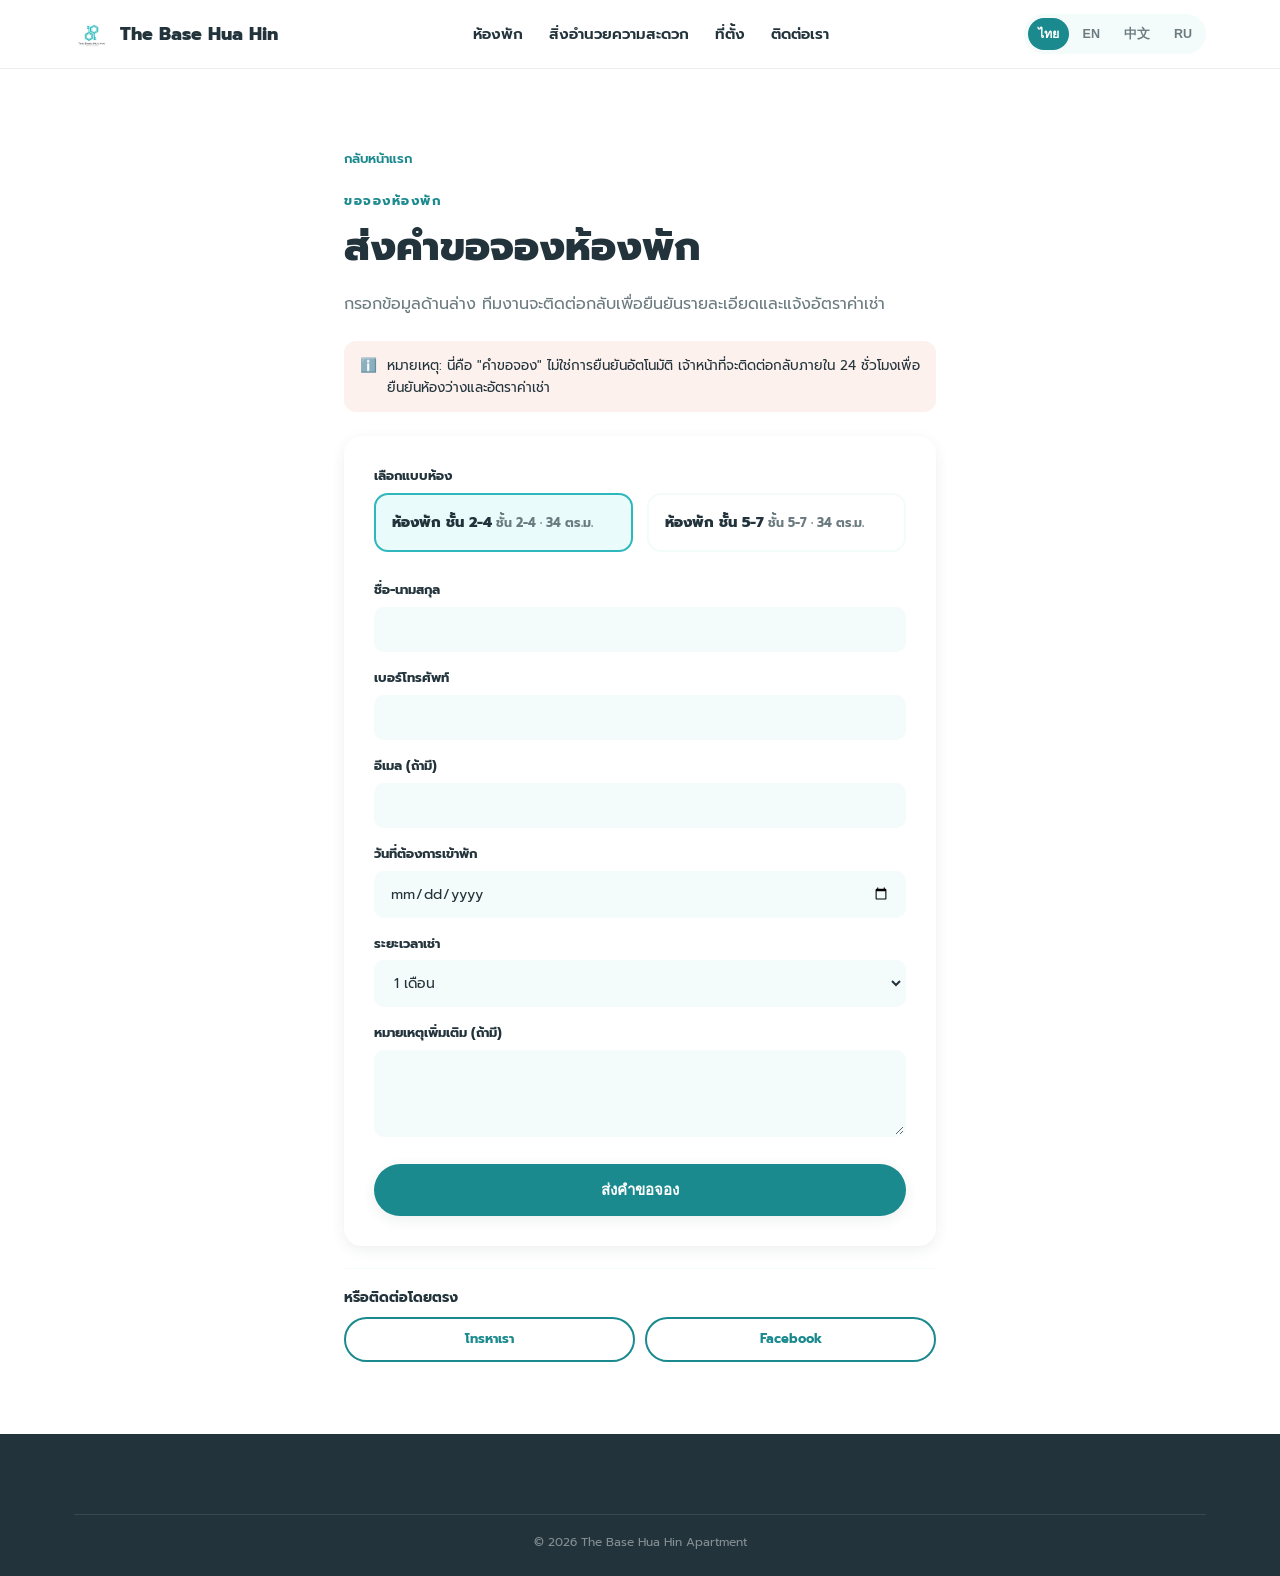
==== reserve.html @ a8860101 "Initial commit: The Base Hua Hin Apartment website Landing page (index.html), reservation form (rese" ====
<!DOCTYPE html>
<html lang="th">
<head>
<meta charset="UTF-8">
<meta name="viewport" content="width=device-width, initial-scale=1.0">
<title>ส่งคำขอจองห้องพัก | The Base Hua Hin Apartment</title>
<meta name="description" content="ส่งคำขอจองห้องพัก The Base Hua Hin Apartment อพาร์ทเมนท์ให้เช่ารายเดือน หัวหิน">
<link rel="canonical" href="https://thebasehuahin.com/reserve.html">
<meta name="robots" content="noindex">
<link rel="icon" href="/favicon.png" type="image/png">
<link rel="stylesheet" href="css/style.css">
</head>
<body>

<header class="site-header">
  <div class="header-inner">
    <a class="brand" href="/">
      <img src="Images/thebase_logo.jpg" alt="The Base Hua Hin Apartment logo">
      <span>The Base Hua Hin</span>
    </a>
    <nav class="main-nav">
      <a href="/#rooms" data-i18n="nav_rooms">ห้องพัก</a>
      <a href="/#amenities" data-i18n="nav_amenities">สิ่งอำนวยความสะดวก</a>
      <a href="/#location" data-i18n="nav_location">ที่ตั้ง</a>
      <a href="/#contact" data-i18n="nav_contact">ติดต่อเรา</a>
    </nav>
    <div class="lang-switch"></div>
  </div>
</header>

<section style="padding-top:44px;">
  <div class="container reserve-layout">
    <div class="breadcrumb"><a href="/" data-i18n="back_home">กลับหน้าแรก</a></div>
    <span class="eyebrow" data-i18n="reserve_eyebrow">ขอจองห้องพัก</span>
    <h1 class="section-title" data-i18n="reserve_title">ส่งคำขอจองห้องพัก</h1>
    <p class="section-sub" data-i18n="reserve_sub" style="margin-bottom:24px;">กรอกข้อมูลด้านล่าง ทีมงานจะติดต่อกลับเพื่อยืนยันรายละเอียดและแจ้งอัตราค่าเช่า</p>

    <div class="reserve-note-box">
      <span>ℹ️</span>
      <span data-i18n="reserve_note_box">หมายเหตุ: นี่คือ "คำขอจอง" ไม่ใช่การยืนยันอัตโนมัติ เจ้าหน้าที่จะติดต่อกลับภายใน 24 ชั่วโมงเพื่อยืนยันห้องว่างและอัตราค่าเช่า</span>
    </div>

    <div id="reserve-form-wrap">
      <form class="reserve-form" id="reserveForm">
        <div class="field">
          <label data-i18n="reserve_room_label">เลือกแบบห้อง</label>
          <div class="room-choice" id="room-choice"></div>
        </div>

        <div class="field">
          <label data-i18n="reserve_name">ชื่อ-นามสกุล</label>
          <input type="text" id="f-name" required>
        </div>

        <div class="field">
          <label data-i18n="reserve_phone">เบอร์โทรศัพท์</label>
          <input type="tel" id="f-phone" required>
        </div>

        <div class="field">
          <label data-i18n="reserve_email">อีเมล (ถ้ามี)</label>
          <input type="email" id="f-email">
        </div>

        <div class="field">
          <label data-i18n="reserve_movein">วันที่ต้องการเข้าพัก</label>
          <input type="date" id="f-movein" required>
        </div>

        <div class="field">
          <label data-i18n="reserve_duration">ระยะเวลาเช่า</label>
          <select id="f-duration">
            <option value="1" data-i18n="reserve_dur_1">1 เดือน</option>
            <option value="3" data-i18n="reserve_dur_3">3 เดือน</option>
            <option value="6" data-i18n="reserve_dur_6">6 เดือน</option>
            <option value="12" data-i18n="reserve_dur_12">12 เดือน</option>
            <option value="12+" data-i18n="reserve_dur_more">มากกว่า 12 เดือน</option>
          </select>
        </div>

        <div class="field">
          <label data-i18n="reserve_note">หมายเหตุเพิ่มเติม (ถ้ามี)</label>
          <textarea id="f-note" rows="3"></textarea>
        </div>

        <div id="form-error" style="color:#c0392b;font-size:13px;margin-bottom:10px;display:none;"></div>

        <div class="reserve-actions">
          <button type="submit" class="btn btn-primary" id="submit-btn" data-i18n="reserve_submit_btn">ส่งคำขอจอง</button>
        </div>
      </form>

      <div class="reserve-alt-contact">
        <div style="font-weight:700;font-size:14px;color:var(--ink);margin-bottom:2px;" data-i18n="reserve_alt_title">หรือติดต่อโดยตรง</div>
        <div class="reserve-actions">
          <a class="btn btn-outline btn-sm" href="tel:+66633497200" data-i18n="reserve_alt_call">โทรหาเรา</a>
          <a class="btn btn-outline btn-sm" target="_blank" rel="noopener" href="https://www.facebook.com/p/The-Base-Hua-Hin-Apartment-100047218616189/" data-i18n="reserve_alt_fb">Facebook</a>
        </div>
      </div>
    </div>

    <div id="reserve-success" class="reserve-form success-card" style="display:none;">
      <div class="success-icon">🎉</div>
      <h3 data-i18n="reserve_success_title">ส่งคำขอจองสำเร็จ! 🎉</h3>
      <p data-i18n="reserve_success_msg">ทีมงาน The Base Hua Hin Apartment ได้รับคำขอจองของคุณแล้ว จะติดต่อกลับเพื่อยืนยันห้องว่างและอัตราค่าเช่าภายใน 24 ชั่วโมง</p>
      <div class="success-summary" id="success-summary"></div>
      <button class="btn btn-outline" onclick="location.reload()" data-i18n="reserve_new_btn">🔁 ส่งคำขออีกครั้ง</button>
    </div>
  </div>
</section>

<footer class="site-footer">
  <div class="container" style="text-align:center;">
    <div class="foot-bottom" data-i18n="footer_rights">© 2026 The Base Hua Hin Apartment</div>
  </div>
</footer>

<script src="js/rooms.js"></script>
<script src="js/i18n.js"></script>
<script>
const API_URL = "https://REPLACE-ME.workers.dev/api/reserve";

const params = new URLSearchParams(location.search);
let selectedRoom = params.get("room") || ROOMS[0].id;

function renderRoomChoice(){
  const wrap = document.getElementById("room-choice");
  if(!wrap) return;
  wrap.innerHTML = ROOMS.map(r => `
    <label class="${r.id === selectedRoom ? 'active' : ''}">
      <input type="radio" name="room" value="${r.id}" ${r.id === selectedRoom ? 'checked' : ''} onchange="selectedRoom='${r.id}';renderRoomChoice();">
      <span class="rc-title">${r.name[currentLang] || r.name.th}</span>
      <span class="rc-sub">${t("room_floor_label")} ${r.floors} · ${r.sqm} ${t("room_sqm_label")}</span>
    </label>
  `).join("");
}

document.getElementById("reserveForm").addEventListener("submit", async function(e){
  e.preventDefault();
  const errBox = document.getElementById("form-error");
  errBox.style.display = "none";

  const name = document.getElementById("f-name").value.trim();
  const phone = document.getElementById("f-phone").value.trim();
  const email = document.getElementById("f-email").value.trim();
  const movein = document.getElementById("f-movein").value;
  const duration = document.getElementById("f-duration").value;
  const note = document.getElementById("f-note").value.trim();

  if(!selectedRoom){
    errBox.textContent = t("reserve_validation_room");
    errBox.style.display = "block";
    return;
  }
  if(!name || !phone){
    errBox.textContent = t("reserve_validation_info");
    errBox.style.display = "block";
    return;
  }
  if(!movein){
    errBox.textContent = t("reserve_validation_date");
    errBox.style.display = "block";
    return;
  }

  const submitBtn = document.getElementById("submit-btn");
  submitBtn.disabled = true;
  submitBtn.textContent = t("reserve_sending");

  const room = getRoom(selectedRoom);

  try{
    const res = await fetch(API_URL, {
      method: "POST",
      headers: { "Content-Type": "application/json" },
      body: JSON.stringify({
        name, phone, email,
        roomId: selectedRoom,
        roomName: room.name.th,
        moveInDate: movein,
        duration,
        note
      })
    });
    const data = await res.json();
    if(!data.ok) throw new Error(data.error || "failed");

    document.getElementById("reserve-form-wrap").style.display = "none";
    document.getElementById("reserve-success").style.display = "block";
    document.getElementById("success-summary").innerHTML = `
      <div class="sr"><span>${t("reserve_success_room")}</span><span>${room.name[currentLang] || room.name.th}</span></div>
      <div class="sr"><span>${t("reserve_success_movein")}</span><span>${movein}</span></div>
      <div class="sr"><span>${t("reserve_success_duration")}</span><span>${duration === "12+" ? t("reserve_dur_more") : duration + " " + (currentLang === "th" ? "เดือน" : "mo")}</span></div>
    `;
  }catch(err){
    errBox.textContent = t("reserve_err_fail");
    errBox.style.display = "block";
    submitBtn.disabled = false;
    submitBtn.textContent = t("reserve_submit_btn");
  }
});

renderRoomChoice();
</script>
</body>
</html>
---- css/style.css ----
/* ===== The Base Hua Hin Apartment ===== */
@import url('https://fonts.googleapis.com/css2?family=Prompt:wght@300;400;500;600;700;800;900&family=Inter:wght@300;400;500;600;700;800;900&display=swap');

:root{
  --teal:#2eb8bd;
  --teal-dark:#1b8a8f;
  --teal-light:#eafbfb;
  --coral:#e8836f;
  --coral-dark:#d96a54;
  --coral-light:#fdf1ee;
  --ink:#22333b;
  --muted:#6b7b80;
  --bg:#ffffff;
  --bg-2:#f4fbfb;
  --white:#ffffff;
  --radius:18px;
  --shadow:0 10px 30px rgba(34,51,59,.12);
  --shadow-sm:0 4px 14px rgba(34,51,59,.08);
}

*{box-sizing:border-box;}
html{scroll-behavior:smooth;}
body{
  margin:0;
  font-family:"Prompt","Inter","Noto Sans SC","Noto Sans",-apple-system,BlinkMacSystemFont,"Segoe UI",Roboto,sans-serif;
  color:var(--ink);
  background:var(--bg);
  line-height:1.6;
}
img{max-width:100%;display:block;}
a{text-decoration:none;color:inherit;}
ul{margin:0;padding:0;}
.container{max-width:1180px;margin:0 auto;padding:0 24px;}
section{padding:72px 0;}
h1,h2,h3,h4{margin:0 0 .5em;line-height:1.25;}
.eyebrow{
  display:inline-block;
  font-size:13px;
  letter-spacing:.12em;
  text-transform:uppercase;
  color:var(--teal-dark);
  font-weight:700;
  margin-bottom:10px;
}
.section-title{font-size:clamp(26px,3.6vw,40px);font-weight:800;color:var(--ink);}
.eyebrow-badge{
  font-size:16px;
  letter-spacing:.04em;
  text-transform:none;
  background:linear-gradient(135deg,rgba(46,184,189,0.14),rgba(232,131,111,0.14));
  color:var(--ink);
  padding:8px 20px;
  border-radius:999px;
  box-shadow:var(--shadow-sm);
}
.section-sub{color:var(--muted);max-width:680px;font-size:16px;}
.center{text-align:center;margin-left:auto;margin-right:auto;}

/* ===== Header ===== */
header.site-header{
  position:sticky;top:0;z-index:100;
  background:rgba(255,255,255,0.92);
  backdrop-filter:blur(10px);
  border-bottom:1px solid rgba(34,51,59,0.08);
}
.header-inner{
  display:flex;align-items:center;justify-content:space-between;
  padding:14px 24px;max-width:1180px;margin:0 auto;
}
.brand{display:flex;align-items:center;gap:10px;font-weight:800;font-size:18px;color:var(--ink);}
.brand img{width:36px;height:36px;border-radius:50%;object-fit:cover;background:#fff;}
nav.main-nav{display:flex;align-items:center;gap:26px;}
nav.main-nav a{font-weight:600;font-size:15px;color:var(--ink);}
nav.main-nav a:hover{color:var(--teal-dark);}
nav.main-nav a.btn-primary{color:#fff;}
nav.main-nav a.btn-primary:hover{color:#fff;}
.lang-switch{display:flex;gap:4px;background:var(--bg-2);border-radius:999px;padding:4px;flex-wrap:wrap;}
.lang-switch button{
  border:none;background:transparent;padding:6px 10px;border-radius:999px;
  font-size:12.5px;font-weight:700;cursor:pointer;color:var(--muted);
}
.lang-switch button.active{background:var(--teal-dark);color:#fff;}
.nav-toggle{display:none;background:none;border:none;font-size:24px;cursor:pointer;color:var(--ink);}

/* ===== Buttons ===== */
.btn{
  display:inline-flex;align-items:center;gap:8px;justify-content:center;
  padding:14px 28px;border-radius:999px;font-weight:700;font-size:15px;
  cursor:pointer;border:none;transition:transform .15s ease,box-shadow .15s ease;
}
.btn:hover{transform:translateY(-2px);}
.btn-primary{background:var(--teal-dark);color:#fff;box-shadow:var(--shadow-sm);}
.btn-primary:hover{box-shadow:var(--shadow);}
.btn-outline{background:transparent;border:2px solid var(--teal-dark);color:var(--teal-dark);}
.btn-coral{background:var(--coral);color:#fff;}
.btn-line{background:#06c755;color:#fff;}
.btn-sm{padding:10px 18px;font-size:13px;}

/* ===== Hero ===== */
.hero{
  position:relative;overflow:hidden;
  background:linear-gradient(135deg,var(--bg-2) 0%, var(--bg) 55%);
  padding:60px 0 40px;
}
.hero-inner{display:grid;grid-template-columns:1.05fr .95fr;gap:48px;align-items:center;}
.hero-badges{display:flex;flex-wrap:wrap;gap:10px;margin-bottom:18px;}
.badge-award{
  display:inline-flex;align-items:center;gap:8px;background:#fff;border-radius:999px;
  padding:8px 16px;font-size:13px;font-weight:700;box-shadow:var(--shadow-sm);color:var(--ink);
}
.hero h1{font-size:clamp(34px,5vw,54px);font-weight:900;color:var(--ink);}
.hero h1 em{font-style:normal;color:var(--teal-dark);}
.hero p.lead{font-size:18px;color:var(--muted);max-width:520px;margin-bottom:28px;}
.hero-cta{display:flex;gap:14px;flex-wrap:wrap;margin-bottom:36px;}
.stat-row{display:flex;gap:32px;flex-wrap:wrap;}
.stat-row .stat{min-width:90px;}
.stat .num{font-size:28px;font-weight:900;color:var(--ink);}
.stat .label{font-size:13px;color:var(--muted);}
.hero-img-wrap{position:relative;}
.hero-img-wrap img{border-radius:24px;box-shadow:var(--shadow);}

/* ===== Info strip ===== */
.info-strip{
  background:var(--ink);color:#fff;padding:14px 0;
  font-size:14px;font-weight:600;text-align:center;
}
.info-strip span{color:var(--coral);}

/* ===== Amenities / Features ===== */
.features-grid{display:grid;grid-template-columns:repeat(3,1fr);gap:22px;margin-top:40px;}
.feature-card{background:#fff;border-radius:var(--radius);padding:28px 22px;box-shadow:var(--shadow-sm);}
.feature-card .icon{font-size:30px;margin-bottom:14px;}
.feature-card h4{font-size:17px;color:var(--ink);}
.feature-card p{font-size:14px;color:var(--muted);margin:0;}

/* ===== Gallery strip ===== */
.gallery-strip{display:grid;grid-template-columns:repeat(4,1fr);gap:16px;margin-top:36px;}
.gallery-strip img{border-radius:14px;aspect-ratio:4/3;object-fit:cover;box-shadow:var(--shadow-sm);}

/* ===== Room cards ===== */
.room-grid{display:grid;grid-template-columns:repeat(2,1fr);gap:28px;margin-top:40px;}
.room-card{background:#fff;border-radius:var(--radius);overflow:hidden;box-shadow:var(--shadow-sm);transition:transform .2s ease,box-shadow .2s ease;}
.room-card:hover{transform:translateY(-6px);box-shadow:var(--shadow);}
.room-card .thumb{aspect-ratio:16/10;overflow:hidden;position:relative;}
.room-card .thumb img{width:100%;height:100%;object-fit:cover;}
.room-card .floor-badge{
  position:absolute;top:14px;left:14px;background:rgba(255,255,255,.92);
  border-radius:999px;padding:6px 14px;font-size:13px;font-weight:800;color:var(--ink);
  box-shadow:var(--shadow-sm);
}
.room-card .accent-bar{height:6px;width:100%;}
.room-card.accent-teal .accent-bar{background:var(--teal);}
.room-card.accent-coral .accent-bar{background:var(--coral);}
.room-card .rc-body{padding:22px 24px 26px;}
.room-card .rc-name{font-size:20px;font-weight:800;color:var(--ink);margin-bottom:4px;}
.room-card .rc-tag{font-size:14px;color:var(--muted);margin-bottom:14px;}
.room-card .rc-meta{display:flex;gap:10px;flex-wrap:wrap;margin-bottom:18px;}
.room-card .rc-meta span{background:var(--bg-2);border-radius:999px;padding:5px 12px;font-size:13px;font-weight:700;color:var(--ink);}
.room-card .rc-bottom{display:flex;align-items:center;justify-content:space-between;gap:12px;}
.price-pill{font-weight:800;font-size:14px;color:var(--teal-dark);}
.price-pill.contact{font-size:13px;color:var(--muted);font-weight:700;}
.pill{display:inline-block;font-size:11px;font-weight:700;padding:3px 10px;border-radius:999px;background:var(--teal-light);color:var(--teal-dark);}

/* ===== Location ===== */
.location-grid{display:grid;grid-template-columns:1fr 1fr;gap:44px;align-items:center;margin-top:36px;}
.location-grid img{border-radius:var(--radius);box-shadow:var(--shadow);}
.location-info p{color:var(--muted);font-size:15px;margin-bottom:22px;line-height:1.8;}
.location-info .addr{font-weight:700;color:var(--ink);}

/* ===== Reviews ===== */
.review-stat{
  display:flex;align-items:center;justify-content:center;gap:36px;flex-wrap:wrap;
  background:#fff;border-radius:var(--radius);box-shadow:var(--shadow-sm);padding:34px;margin-top:36px;
}
.review-stat .big-num{font-size:44px;font-weight:900;color:var(--teal-dark);line-height:1;}
.review-stat .big-label{font-size:14px;color:var(--muted);margin-top:6px;}
.review-stat .divider{width:1px;height:56px;background:var(--bg-2);}

/* ===== Contact ===== */
.contact-section{background:linear-gradient(135deg,var(--ink),#1a2830);color:#fff;}
.contact-section .section-title{color:#fff;}
.contact-section .section-sub{color:rgba(255,255,255,.65);}
.contact-grid{display:flex;gap:14px;justify-content:center;flex-wrap:wrap;margin-top:8px;}

/* ===== FAQ ===== */
.faq-item{border-bottom:1px solid var(--bg-2);padding:18px 0;}
.faq-q{font-weight:700;font-size:16px;color:var(--ink);cursor:pointer;display:flex;justify-content:space-between;align-items:center;}
.faq-a{color:var(--muted);font-size:15px;margin-top:10px;display:none;}
.faq-item.open .faq-a{display:block;}
.faq-item.open .chev{transform:rotate(180deg);}
.chev{transition:transform .2s ease;}

/* ===== Footer ===== */
footer.site-footer{background:var(--ink);color:rgba(255,255,255,.65);padding:50px 0 24px;font-size:14px;}
.footer-grid{display:grid;grid-template-columns:1.4fr 1fr 1fr;gap:36px;}
footer h5{color:#fff;font-size:15px;margin-bottom:14px;}
footer a{color:rgba(255,255,255,.65);}
footer a:hover{color:#fff;}
footer .foot-links li{margin-bottom:8px;}
.foot-bottom{border-top:1px solid rgba(255,255,255,0.1);margin-top:30px;padding-top:18px;font-size:12px;text-align:center;color:rgba(255,255,255,.45);}

/* ===== Breadcrumb ===== */
.breadcrumb{font-size:13px;color:var(--muted);margin-bottom:18px;}
.breadcrumb a{color:var(--teal-dark);font-weight:600;}

/* ===== Reservation page ===== */
.reserve-layout{max-width:640px;margin:36px auto 0;}
.room-choice{display:grid;grid-template-columns:repeat(2,1fr);gap:14px;margin-bottom:22px;}
.room-choice label{
  border:2px solid var(--bg-2);border-radius:14px;padding:16px;cursor:pointer;
  display:flex;flex-direction:column;gap:4px;transition:border-color .15s ease;
}
.room-choice input{display:none;}
.room-choice label.active{border-color:var(--teal);background:var(--teal-light);}
.room-choice .rc-title{font-weight:800;font-size:14.5px;color:var(--ink);}
.room-choice .rc-sub{font-size:12.5px;color:var(--muted);}

.reserve-form{background:#fff;border-radius:var(--radius);box-shadow:var(--shadow-sm);padding:30px;}
.reserve-form .field{margin-bottom:16px;}
.reserve-form label{display:block;font-size:13px;font-weight:700;color:var(--ink);margin-bottom:6px;}
.reserve-form input,.reserve-form select,.reserve-form textarea{
  width:100%;border:2px solid var(--bg-2);border-radius:10px;padding:10px 14px;
  font-size:14px;font-family:inherit;color:var(--ink);background:var(--bg-2);resize:vertical;
}
.reserve-form input:focus,.reserve-form select:focus,.reserve-form textarea:focus{outline:none;border-color:var(--teal);}
.reserve-hint{font-size:12px;color:var(--muted);margin:4px 0 0;line-height:1.6;}
.reserve-note-box{background:var(--coral-light);color:var(--ink);border-radius:12px;padding:14px 16px;font-size:13.5px;line-height:1.6;margin-bottom:24px;display:flex;gap:10px;align-items:flex-start;}
.reserve-actions{display:flex;flex-direction:column;gap:10px;margin-top:18px;}
.reserve-actions .btn{width:100%;}
.reserve-alt-contact{margin-top:22px;padding-top:18px;border-top:1px solid var(--bg-2);}
.reserve-alt-contact .reserve-actions{flex-direction:row;margin-top:8px;}
.reserve-alt-contact .reserve-actions .btn{width:auto;flex:1;}

.success-card{text-align:center;padding:10px 4px 4px;}
.success-icon{font-size:42px;line-height:1;margin-bottom:6px;}
.success-card h3{color:var(--ink);margin:0 0 8px;font-size:19px;}
.success-card p{color:var(--muted);font-size:13.5px;line-height:1.6;margin:0 0 16px;}
.success-summary{margin-bottom:18px;text-align:left;background:var(--bg-2);border-radius:12px;padding:16px;}
.success-summary .sr{display:flex;justify-content:space-between;font-size:13.5px;padding:6px 0;border-bottom:1px solid #fff;}
.success-summary .sr:last-child{border-bottom:none;}
.success-card .btn{width:100%;}

/* ===== Responsive ===== */
@media (max-width:980px){
  .hero-inner,.location-grid{grid-template-columns:1fr;}
  .features-grid{grid-template-columns:repeat(2,1fr);}
  .gallery-strip{grid-template-columns:repeat(2,1fr);}
  .room-grid{grid-template-columns:1fr;}
  .footer-grid{grid-template-columns:1fr;}
  nav.main-nav{display:none;}
}
@media (max-width:560px){
  section{padding:48px 0;}
  .room-choice{grid-template-columns:1fr;}
  .review-stat{gap:20px;}
}
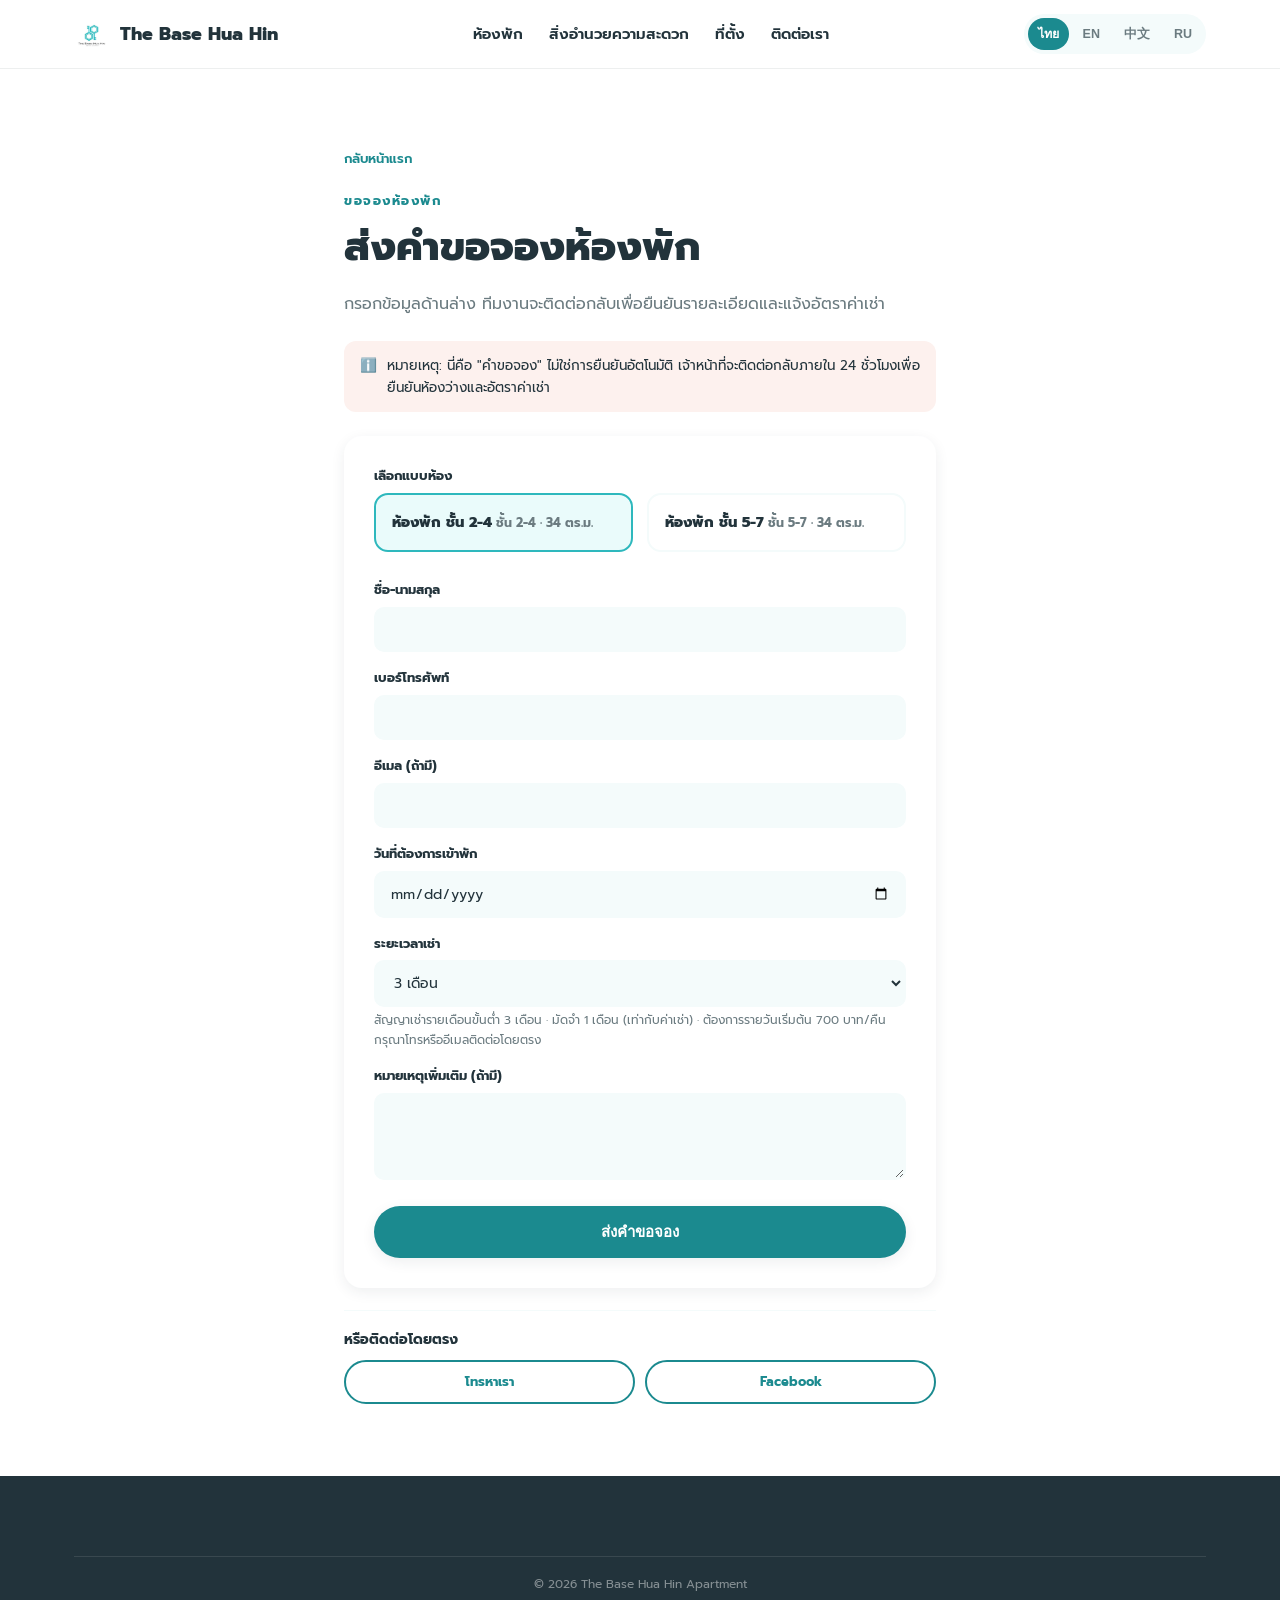
==== commit 900fd4fb: "Add real pricing, FAQ facts, and unused gallery photos Set monthly rent (6,200 THB, 3-month minimum," ====
--- a/reserve.html
+++ b/reserve.html
@@ -70,12 +70,12 @@
         <div class="field">
           <label data-i18n="reserve_duration">ระยะเวลาเช่า</label>
           <select id="f-duration">
-            <option value="1" data-i18n="reserve_dur_1">1 เดือน</option>
             <option value="3" data-i18n="reserve_dur_3">3 เดือน</option>
             <option value="6" data-i18n="reserve_dur_6">6 เดือน</option>
             <option value="12" data-i18n="reserve_dur_12">12 เดือน</option>
             <option value="12+" data-i18n="reserve_dur_more">มากกว่า 12 เดือน</option>
           </select>
+          <p class="reserve-hint" data-i18n="reserve_duration_hint">สัญญาเช่ารายเดือนขั้นต่ำ 3 เดือน · มัดจำ 1 เดือน (เท่ากับค่าเช่า) · ต้องการรายวันเริ่มต้น 700 บาท/คืน กรุณาโทรหรืออีเมลติดต่อโดยตรง</p>
         </div>
 
         <div class="field">
--- a/css/style.css
+++ b/css/style.css
@@ -148,6 +148,9 @@
   border-radius:999px;padding:6px 14px;font-size:13px;font-weight:800;color:var(--ink);
   box-shadow:var(--shadow-sm);
 }
+.room-card .thumb-strip{display:flex;gap:6px;padding:8px 10px 0;background:#fff;}
+.room-card .thumb-strip img{width:52px;height:38px;object-fit:cover;border-radius:8px;cursor:pointer;opacity:.7;transition:opacity .15s ease;}
+.room-card .thumb-strip img:hover{opacity:1;}
 .room-card .accent-bar{height:6px;width:100%;}
 .room-card.accent-teal .accent-bar{background:var(--teal);}
 .room-card.accent-coral .accent-bar{background:var(--coral);}
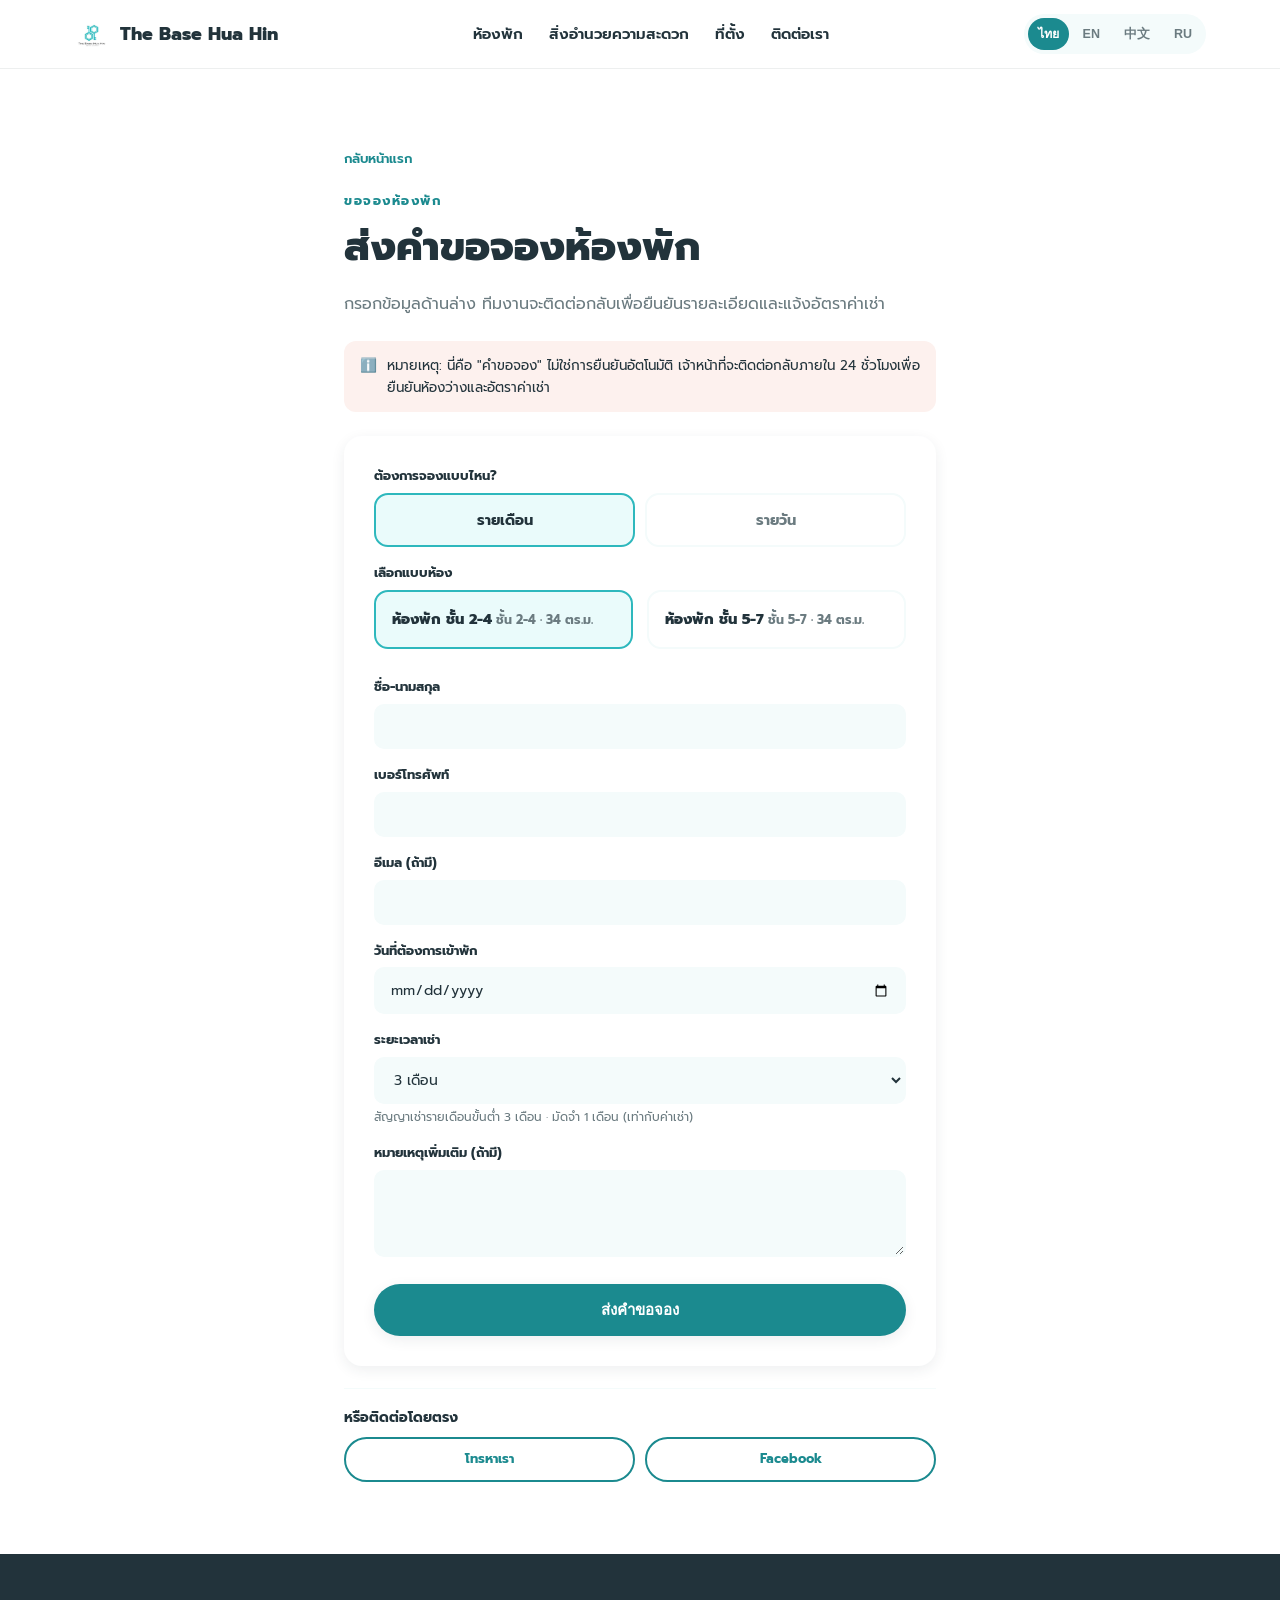
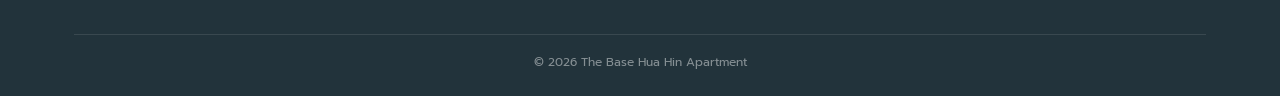
==== commit 1390b4b6: "Add daily/nightly reservation option alongside monthly Reservation form now lets guests pick "รายวัน" ====
--- a/reserve.html
+++ b/reserve.html
@@ -43,6 +43,19 @@
     <div id="reserve-form-wrap">
       <form class="reserve-form" id="reserveForm">
         <div class="field">
+          <label data-i18n="reserve_type_label">ต้องการจองแบบไหน?</label>
+          <div class="reserve-type-toggle" id="reserve-type-toggle">
+            <button type="button" class="rt-option" data-type="monthly" onclick="setReserveType('monthly')">
+              <span data-i18n="reserve_type_monthly">รายเดือน</span>
+            </button>
+            <button type="button" class="rt-option" data-type="daily" onclick="setReserveType('daily')">
+              <span data-i18n="reserve_type_daily">รายวัน</span>
+            </button>
+          </div>
+          <p class="reserve-hint" id="reserve-type-hint"></p>
+        </div>
+
+        <div class="field">
           <label data-i18n="reserve_room_label">เลือกแบบห้อง</label>
           <div class="room-choice" id="room-choice"></div>
         </div>
@@ -62,20 +75,35 @@
           <input type="email" id="f-email">
         </div>
 
-        <div class="field">
-          <label data-i18n="reserve_movein">วันที่ต้องการเข้าพัก</label>
-          <input type="date" id="f-movein" required>
-        </div>
-
-        <div class="field">
-          <label data-i18n="reserve_duration">ระยะเวลาเช่า</label>
-          <select id="f-duration">
-            <option value="3" data-i18n="reserve_dur_3">3 เดือน</option>
-            <option value="6" data-i18n="reserve_dur_6">6 เดือน</option>
-            <option value="12" data-i18n="reserve_dur_12">12 เดือน</option>
-            <option value="12+" data-i18n="reserve_dur_more">มากกว่า 12 เดือน</option>
-          </select>
-          <p class="reserve-hint" data-i18n="reserve_duration_hint">สัญญาเช่ารายเดือนขั้นต่ำ 3 เดือน · มัดจำ 1 เดือน (เท่ากับค่าเช่า) · ต้องการรายวันเริ่มต้น 700 บาท/คืน กรุณาโทรหรืออีเมลติดต่อโดยตรง</p>
+        <div id="monthly-fields">
+          <div class="field">
+            <label data-i18n="reserve_movein">วันที่ต้องการเข้าพัก</label>
+            <input type="date" id="f-movein">
+          </div>
+
+          <div class="field">
+            <label data-i18n="reserve_duration">ระยะเวลาเช่า</label>
+            <select id="f-duration">
+              <option value="3" data-i18n="reserve_dur_3">3 เดือน</option>
+              <option value="6" data-i18n="reserve_dur_6">6 เดือน</option>
+              <option value="12" data-i18n="reserve_dur_12">12 เดือน</option>
+              <option value="12+" data-i18n="reserve_dur_more">มากกว่า 12 เดือน</option>
+            </select>
+            <p class="reserve-hint" data-i18n="reserve_duration_hint">สัญญาเช่ารายเดือนขั้นต่ำ 3 เดือน · มัดจำ 1 เดือน (เท่ากับค่าเช่า)</p>
+          </div>
+        </div>
+
+        <div id="daily-fields" style="display:none;">
+          <div class="grid-2">
+            <div class="field">
+              <label data-i18n="reserve_checkin">วันเช็คอิน</label>
+              <input type="date" id="f-checkin" onchange="updateCheckoutMin()">
+            </div>
+            <div class="field">
+              <label data-i18n="reserve_checkout">วันเช็คเอาท์</label>
+              <input type="date" id="f-checkout">
+            </div>
+          </div>
         </div>
 
         <div class="field">
@@ -122,6 +150,37 @@
 
 const params = new URLSearchParams(location.search);
 let selectedRoom = params.get("room") || ROOMS[0].id;
+let reserveType = params.get("type") === "daily" ? "daily" : "monthly";
+
+// Hooked by js/i18n.js's applyI18n() so switching language also refreshes
+// the type hint text (it's set via textContent, not a data-i18n attribute).
+function renderReserveSummary(){
+  setReserveType(reserveType);
+}
+
+function updateCheckoutMin(){
+  const checkin = document.getElementById("f-checkin").value;
+  if(!checkin) return;
+  const d = new Date(checkin + "T00:00:00");
+  d.setDate(d.getDate() + 1);
+  const checkoutInput = document.getElementById("f-checkout");
+  const minCheckout = d.toISOString().slice(0, 10);
+  checkoutInput.min = minCheckout;
+  if(checkoutInput.value && checkoutInput.value <= checkin) checkoutInput.value = minCheckout;
+}
+
+function setReserveType(type){
+  reserveType = type;
+  document.querySelectorAll(".rt-option").forEach(btn => {
+    btn.classList.toggle("active", btn.getAttribute("data-type") === type);
+  });
+  document.getElementById("monthly-fields").style.display = type === "monthly" ? "" : "none";
+  document.getElementById("daily-fields").style.display = type === "daily" ? "" : "none";
+  document.getElementById("f-movein").required = type === "monthly";
+  document.getElementById("f-checkin").required = type === "daily";
+  document.getElementById("f-checkout").required = type === "daily";
+  document.getElementById("reserve-type-hint").textContent = type === "daily" ? t("reserve_type_daily_hint") : "";
+}
 
 function renderRoomChoice(){
   const wrap = document.getElementById("room-choice");
@@ -145,6 +204,8 @@
   const email = document.getElementById("f-email").value.trim();
   const movein = document.getElementById("f-movein").value;
   const duration = document.getElementById("f-duration").value;
+  const checkin = document.getElementById("f-checkin").value;
+  const checkout = document.getElementById("f-checkout").value;
   const note = document.getElementById("f-note").value.trim();
 
   if(!selectedRoom){
@@ -157,8 +218,13 @@
     errBox.style.display = "block";
     return;
   }
-  if(!movein){
+  if(reserveType === "monthly" && !movein){
     errBox.textContent = t("reserve_validation_date");
+    errBox.style.display = "block";
+    return;
+  }
+  if(reserveType === "daily" && (!checkin || !checkout || checkout <= checkin)){
+    errBox.textContent = t("reserve_validation_checkinout");
     errBox.style.display = "block";
     return;
   }
@@ -168,30 +234,43 @@
   submitBtn.textContent = t("reserve_sending");
 
   const room = getRoom(selectedRoom);
+
+  const payload = {
+    type: reserveType,
+    name, phone, email,
+    roomId: selectedRoom,
+    roomName: room.name.th,
+    note,
+  };
+  if(reserveType === "monthly"){
+    payload.moveInDate = movein;
+    payload.duration = duration;
+  }else{
+    payload.checkInDate = checkin;
+    payload.checkOutDate = checkout;
+  }
 
   try{
     const res = await fetch(API_URL, {
       method: "POST",
       headers: { "Content-Type": "application/json" },
-      body: JSON.stringify({
-        name, phone, email,
-        roomId: selectedRoom,
-        roomName: room.name.th,
-        moveInDate: movein,
-        duration,
-        note
-      })
+      body: JSON.stringify(payload)
     });
     const data = await res.json();
     if(!data.ok) throw new Error(data.error || "failed");
 
     document.getElementById("reserve-form-wrap").style.display = "none";
     document.getElementById("reserve-success").style.display = "block";
-    document.getElementById("success-summary").innerHTML = `
+    const summaryRows = reserveType === "monthly" ? `
       <div class="sr"><span>${t("reserve_success_room")}</span><span>${room.name[currentLang] || room.name.th}</span></div>
       <div class="sr"><span>${t("reserve_success_movein")}</span><span>${movein}</span></div>
       <div class="sr"><span>${t("reserve_success_duration")}</span><span>${duration === "12+" ? t("reserve_dur_more") : duration + " " + (currentLang === "th" ? "เดือน" : "mo")}</span></div>
+    ` : `
+      <div class="sr"><span>${t("reserve_success_room")}</span><span>${room.name[currentLang] || room.name.th}</span></div>
+      <div class="sr"><span>${t("reserve_success_checkin")}</span><span>${checkin}</span></div>
+      <div class="sr"><span>${t("reserve_success_checkout")}</span><span>${checkout}</span></div>
     `;
+    document.getElementById("success-summary").innerHTML = summaryRows;
   }catch(err){
     errBox.textContent = t("reserve_err_fail");
     errBox.style.display = "block";
@@ -199,6 +278,8 @@
     submitBtn.textContent = t("reserve_submit_btn");
   }
 });
+
+setReserveType(reserveType);
 
 renderRoomChoice();
 </script>
--- a/css/style.css
+++ b/css/style.css
@@ -208,6 +208,14 @@
 
 /* ===== Reservation page ===== */
 .reserve-layout{max-width:640px;margin:36px auto 0;}
+.reserve-type-toggle{display:grid;grid-template-columns:repeat(2,1fr);gap:10px;margin-bottom:6px;}
+.reserve-type-toggle .rt-option{
+  border:2px solid var(--bg-2);border-radius:14px;padding:14px;cursor:pointer;
+  background:#fff;font-family:inherit;font-weight:700;font-size:14.5px;color:var(--muted);
+  transition:border-color .15s ease,background .15s ease,color .15s ease;
+}
+.reserve-type-toggle .rt-option.active{border-color:var(--teal);background:var(--teal-light);color:var(--ink);}
+.grid-2{display:grid;grid-template-columns:repeat(2,1fr);gap:14px;}
 .room-choice{display:grid;grid-template-columns:repeat(2,1fr);gap:14px;margin-bottom:22px;}
 .room-choice label{
   border:2px solid var(--bg-2);border-radius:14px;padding:16px;cursor:pointer;
@@ -255,5 +263,39 @@
 @media (max-width:560px){
   section{padding:48px 0;}
   .room-choice{grid-template-columns:1fr;}
+  .grid-2{grid-template-columns:1fr;}
   .review-stat{gap:20px;}
 }
+
+/* ===== Lightbox ===== */
+img.zoomable{cursor:zoom-in;}
+.lightbox-overlay{
+  position:fixed;inset:0;z-index:1000;
+  background:rgba(20,28,32,.92);
+  display:flex;align-items:center;justify-content:center;
+  padding:32px;
+  opacity:0;visibility:hidden;
+  transition:opacity .25s ease;
+}
+.lightbox-overlay.open{opacity:1;visibility:visible;}
+.lightbox-overlay img{
+  max-width:90vw;max-height:88vh;
+  width:auto;
+  border-radius:12px;
+  box-shadow:0 20px 60px rgba(0,0,0,.5);
+  transform:scale(.94);
+  transition:transform .25s ease;
+}
+.lightbox-overlay.open img{transform:scale(1);}
+.lightbox-close{
+  position:absolute;top:20px;right:24px;
+  width:44px;height:44px;border-radius:50%;
+  border:none;background:rgba(255,255,255,.12);
+  color:#fff;font-size:26px;line-height:1;
+  cursor:pointer;display:flex;align-items:center;justify-content:center;
+}
+.lightbox-close:hover{background:rgba(255,255,255,.22);}
+@media (max-width:560px){
+  .lightbox-overlay{padding:16px;}
+  .lightbox-close{top:10px;right:10px;width:38px;height:38px;font-size:22px;}
+}
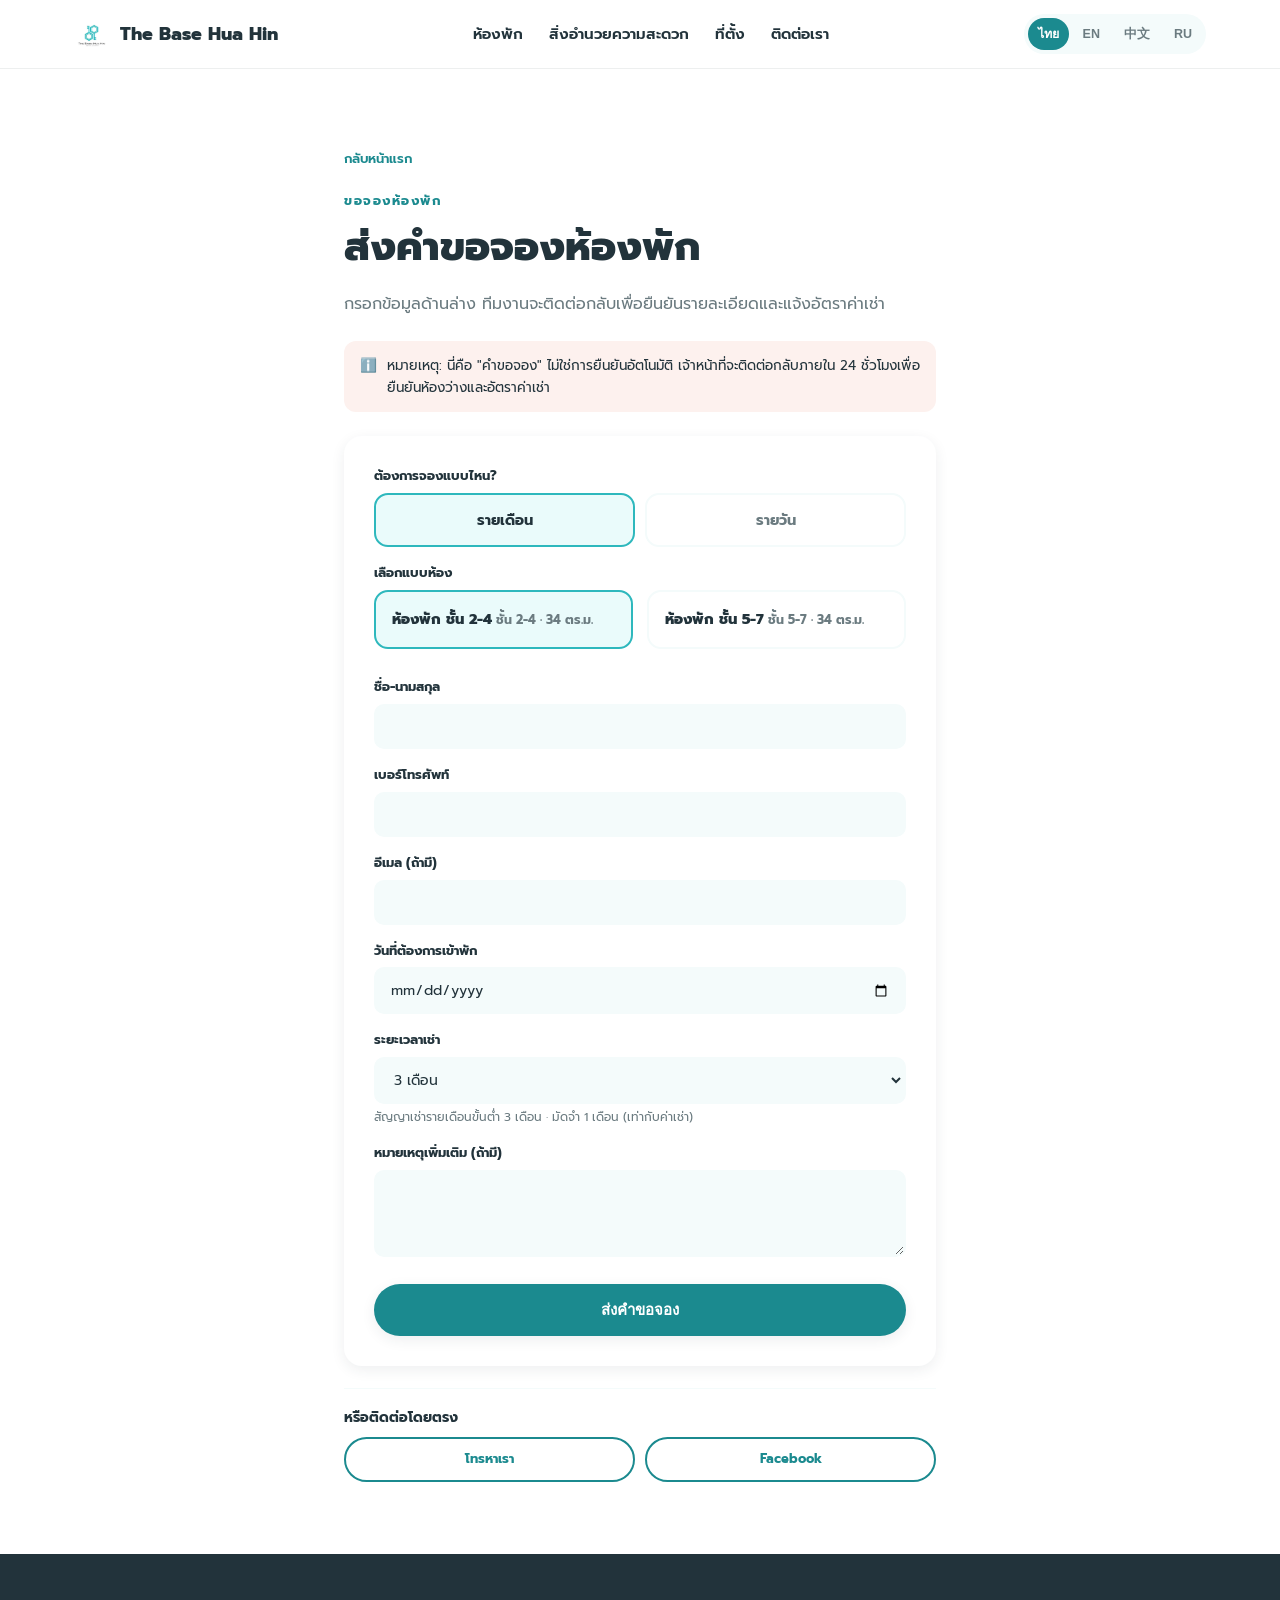
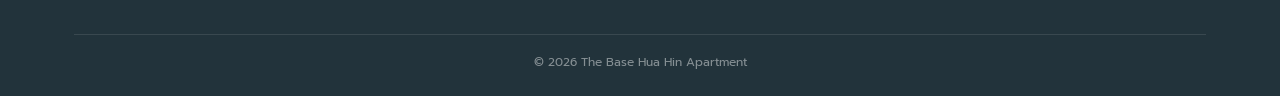
==== commit 3732958b: "Speed up page load: WebP images, lazy loading, non-blocking fonts - Convert all photos to WebP (qual" ====
--- a/reserve.html
+++ b/reserve.html
@@ -8,6 +8,9 @@
 <link rel="canonical" href="https://thebasehuahin.com/reserve.html">
 <meta name="robots" content="noindex">
 <link rel="icon" href="/favicon.png" type="image/png">
+<link rel="preconnect" href="https://fonts.googleapis.com">
+<link rel="preconnect" href="https://fonts.gstatic.com" crossorigin>
+<link rel="stylesheet" href="https://fonts.googleapis.com/css2?family=Prompt:wght@300;400;500;600;700;800;900&family=Inter:wght@300;400;500;600;700;800;900&display=swap">
 <link rel="stylesheet" href="css/style.css">
 </head>
 <body>
@@ -15,7 +18,7 @@
 <header class="site-header">
   <div class="header-inner">
     <a class="brand" href="/">
-      <img src="Images/thebase_logo.jpg" alt="The Base Hua Hin Apartment logo">
+      <img src="Images/thebase_logo.webp" alt="The Base Hua Hin Apartment logo" width="374" height="380">
       <span>The Base Hua Hin</span>
     </a>
     <nav class="main-nav">
@@ -263,12 +266,12 @@
     document.getElementById("reserve-success").style.display = "block";
     const summaryRows = reserveType === "monthly" ? `
       <div class="sr"><span>${t("reserve_success_room")}</span><span>${room.name[currentLang] || room.name.th}</span></div>
-      <div class="sr"><span>${t("reserve_success_movein")}</span><span>${movein}</span></div>
+      <div class="sr"><span>${t("reserve_success_movein")}</span><span>${formatDateHuman(movein)}</span></div>
       <div class="sr"><span>${t("reserve_success_duration")}</span><span>${duration === "12+" ? t("reserve_dur_more") : duration + " " + (currentLang === "th" ? "เดือน" : "mo")}</span></div>
     ` : `
       <div class="sr"><span>${t("reserve_success_room")}</span><span>${room.name[currentLang] || room.name.th}</span></div>
-      <div class="sr"><span>${t("reserve_success_checkin")}</span><span>${checkin}</span></div>
-      <div class="sr"><span>${t("reserve_success_checkout")}</span><span>${checkout}</span></div>
+      <div class="sr"><span>${t("reserve_success_checkin")}</span><span>${formatDateHuman(checkin)}</span></div>
+      <div class="sr"><span>${t("reserve_success_checkout")}</span><span>${formatDateHuman(checkout)}</span></div>
     `;
     document.getElementById("success-summary").innerHTML = summaryRows;
   }catch(err){
--- a/css/style.css
+++ b/css/style.css
@@ -1,5 +1,7 @@
 /* ===== The Base Hua Hin Apartment ===== */
-@import url('https://fonts.googleapis.com/css2?family=Prompt:wght@300;400;500;600;700;800;900&family=Inter:wght@300;400;500;600;700;800;900&display=swap');
+/* Google Fonts is loaded via <link> in the HTML <head> (with preconnect),
+   not @import here — @import blocks this stylesheet from applying until
+   the imported one finishes loading, adding an avoidable round-trip. */
 
 :root{
   --teal:#2eb8bd;
